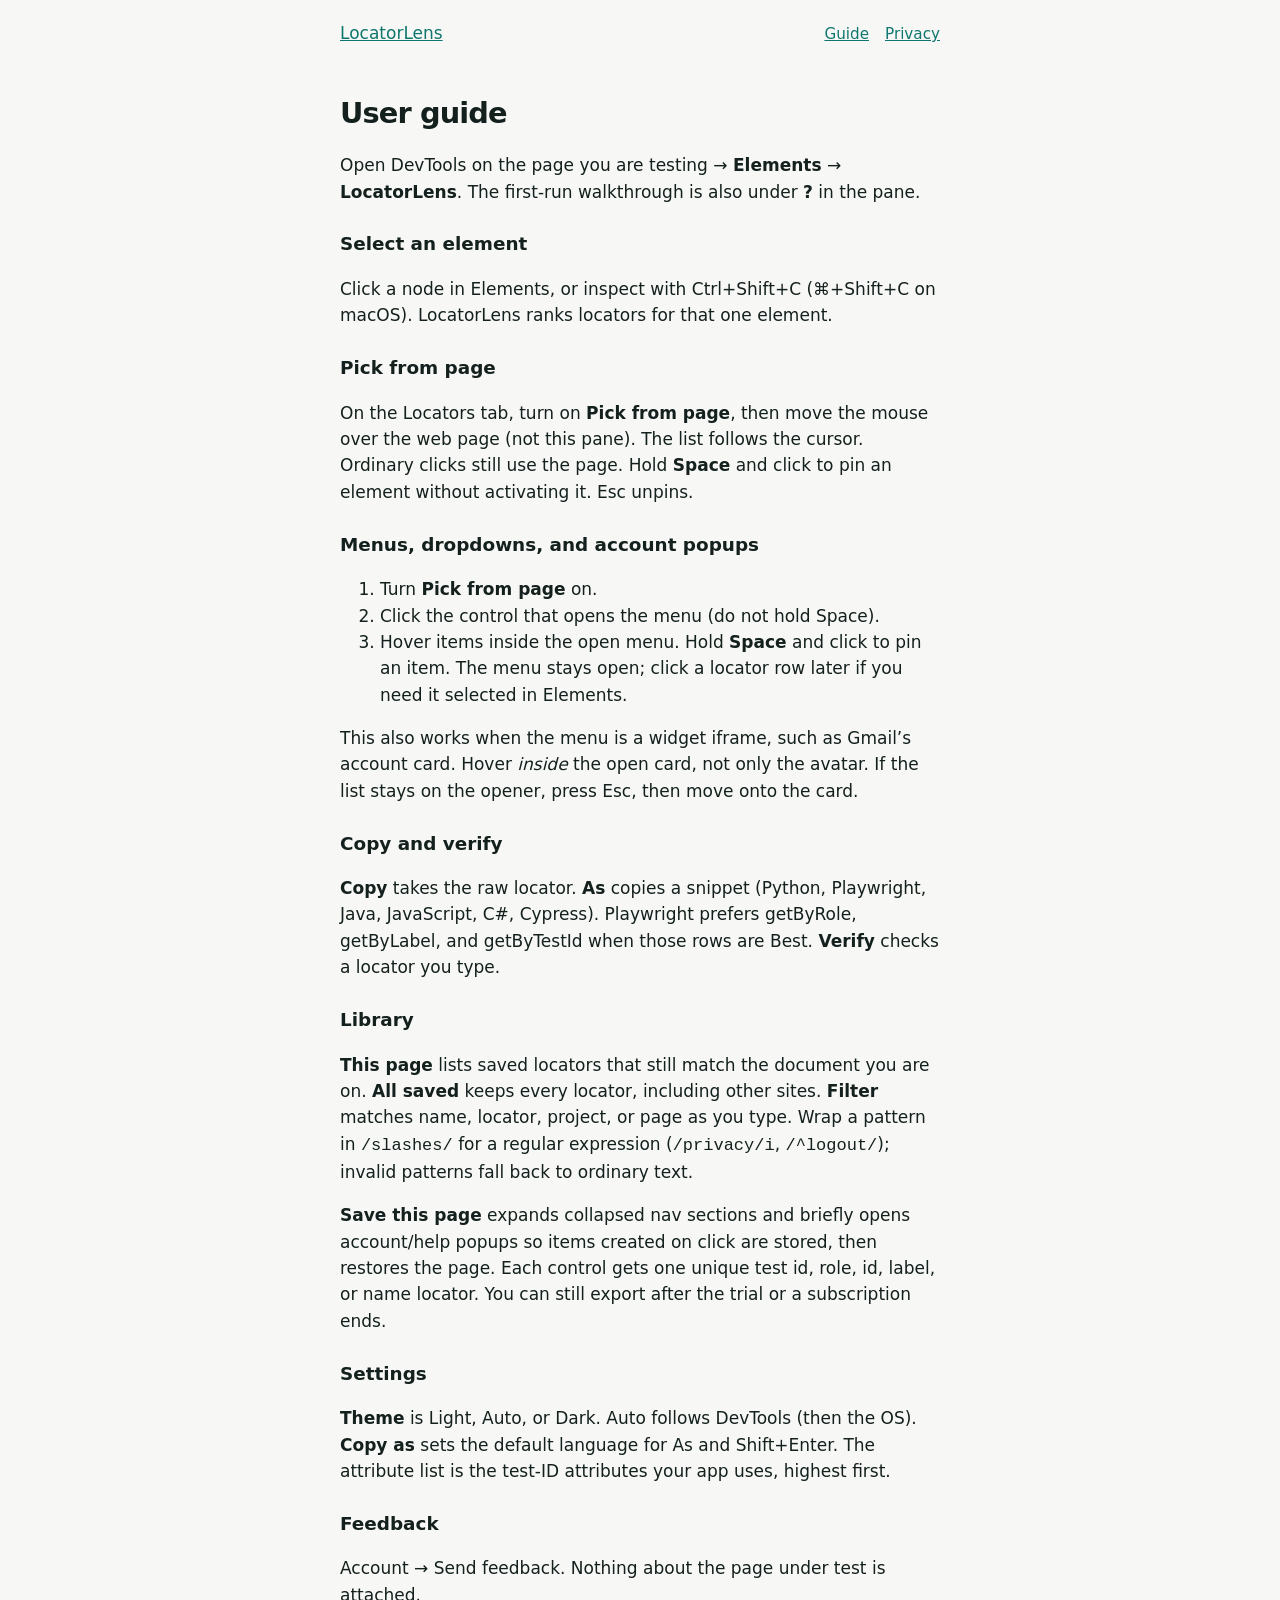
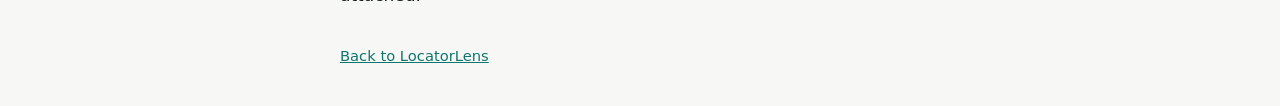
==== guide/index.html @ 196bcd17 "Add LocatorLens public site pages. Host the privacy policy and user guide on GitHub Pages, separate " ====
<!DOCTYPE html>
<html lang="en">
  <head>
    <meta charset="utf-8" />
    <meta name="viewport" content="width=device-width, initial-scale=1" />
    <title>User guide · LocatorLens</title>
    <link rel="stylesheet" href="../style.css" />
  </head>
  <body>
    <header>
      <a href="../">LocatorLens</a>
      <nav>
        <a href="./">Guide</a>
        <a href="../privacy/">Privacy</a>
      </nav>
    </header>
    <main>
      <h1>User guide</h1>
      <p>
        Open DevTools on the page you are testing → <strong>Elements</strong> →
        <strong>LocatorLens</strong>. The first-run walkthrough is also under <strong>?</strong> in
        the pane.
      </p>

      <h2>Select an element</h2>
      <p>
        Click a node in Elements, or inspect with Ctrl+Shift+C (⌘+Shift+C on macOS). LocatorLens
        ranks locators for that one element.
      </p>

      <h2>Pick from page</h2>
      <p>
        On the Locators tab, turn on <strong>Pick from page</strong>, then move the mouse over the
        web page (not this pane). The list follows the cursor. Ordinary clicks still use the page.
        Hold <strong>Space</strong> and click to pin an element without activating it. Esc unpins.
      </p>

      <h2>Menus, dropdowns, and account popups</h2>
      <ol>
        <li>Turn <strong>Pick from page</strong> on.</li>
        <li>Click the control that opens the menu (do not hold Space).</li>
        <li>
          Hover items inside the open menu. Hold <strong>Space</strong> and click to pin an item.
          The menu stays open; click a locator row later if you need it selected in Elements.
        </li>
      </ol>
      <p>
        This also works when the menu is a widget iframe, such as Gmail’s account card. Hover
        <em>inside</em> the open card, not only the avatar. If the list stays on the opener, press
        Esc, then move onto the card.
      </p>

      <h2>Copy and verify</h2>
      <p>
        <strong>Copy</strong> takes the raw locator. <strong>As</strong> copies a snippet (Python,
        Playwright, Java, JavaScript, C#, Cypress). Playwright prefers getByRole, getByLabel, and
        getByTestId when those rows are Best. <strong>Verify</strong> checks a locator you type.
      </p>

      <h2>Library</h2>
      <p>
        <strong>This page</strong> lists saved locators that still match the document you are on.
        <strong>All saved</strong> keeps every locator, including other sites.
        <strong>Filter</strong> matches name, locator, project, or page as you type. Wrap a pattern
        in <code>/slashes/</code> for a regular expression (<code>/privacy/i</code>,
        <code>/^logout/</code>); invalid patterns fall back to ordinary text.
      </p>
      <p>
        <strong>Save this page</strong> expands collapsed nav sections and briefly opens
        account/help popups so items created on click are stored, then restores the page. Each
        control gets one unique test id, role, id, label, or name locator. You can still export
        after the trial or a subscription ends.
      </p>

      <h2>Settings</h2>
      <p>
        <strong>Theme</strong> is Light, Auto, or Dark. Auto follows DevTools (then the OS).
        <strong>Copy as</strong> sets the default language for As and Shift+Enter. The attribute
        list is the test-ID attributes your app uses, highest first.
      </p>

      <h2>Feedback</h2>
      <p>Account → Send feedback. Nothing about the page under test is attached.</p>
    </main>
    <footer><a href="../">Back to LocatorLens</a></footer>
  </body>
</html>
---- style.css ----
:root {
  color-scheme: light dark;
  --ink: #14201d;
  --muted: #4b5c57;
  --line: #d5dedb;
  --bg: #f7f8f6;
  --card: #fff;
  --accent: #0f766e;
}

@media (prefers-color-scheme: dark) {
  :root {
    --ink: #e8eeeb;
    --muted: #9aaea8;
    --line: #2a3834;
    --bg: #101614;
    --card: #18211e;
    --accent: #5eead4;
  }
}

* {
  box-sizing: border-box;
}

body {
  margin: 0;
  font: 17px/1.55 ui-sans-serif, system-ui, sans-serif;
  color: var(--ink);
  background: var(--bg);
}

header,
main,
footer {
  max-width: 40rem;
  margin: 0 auto;
  padding: 1.25rem 1.25rem 0;
}

header {
  display: flex;
  justify-content: space-between;
  align-items: baseline;
  gap: 1rem;
}

a {
  color: var(--accent);
}

nav {
  display: flex;
  gap: 1rem;
  font-size: 0.95rem;
}

h1 {
  font-size: 1.8rem;
  letter-spacing: -0.03em;
  margin: 1.5rem 0 0.6rem;
}

h2 {
  font-size: 1.15rem;
  margin: 1.6rem 0 0.4rem;
}

p,
li {
  color: var(--ink);
}

.lede,
.fine,
footer {
  color: var(--muted);
}

.fine,
footer {
  font-size: 0.92rem;
}

.card {
  background: var(--card);
  border: 1px solid var(--line);
  border-radius: 12px;
  padding: 1rem 1.1rem;
  margin: 1rem 0 1.5rem;
}

footer {
  padding-bottom: 2.5rem;
}
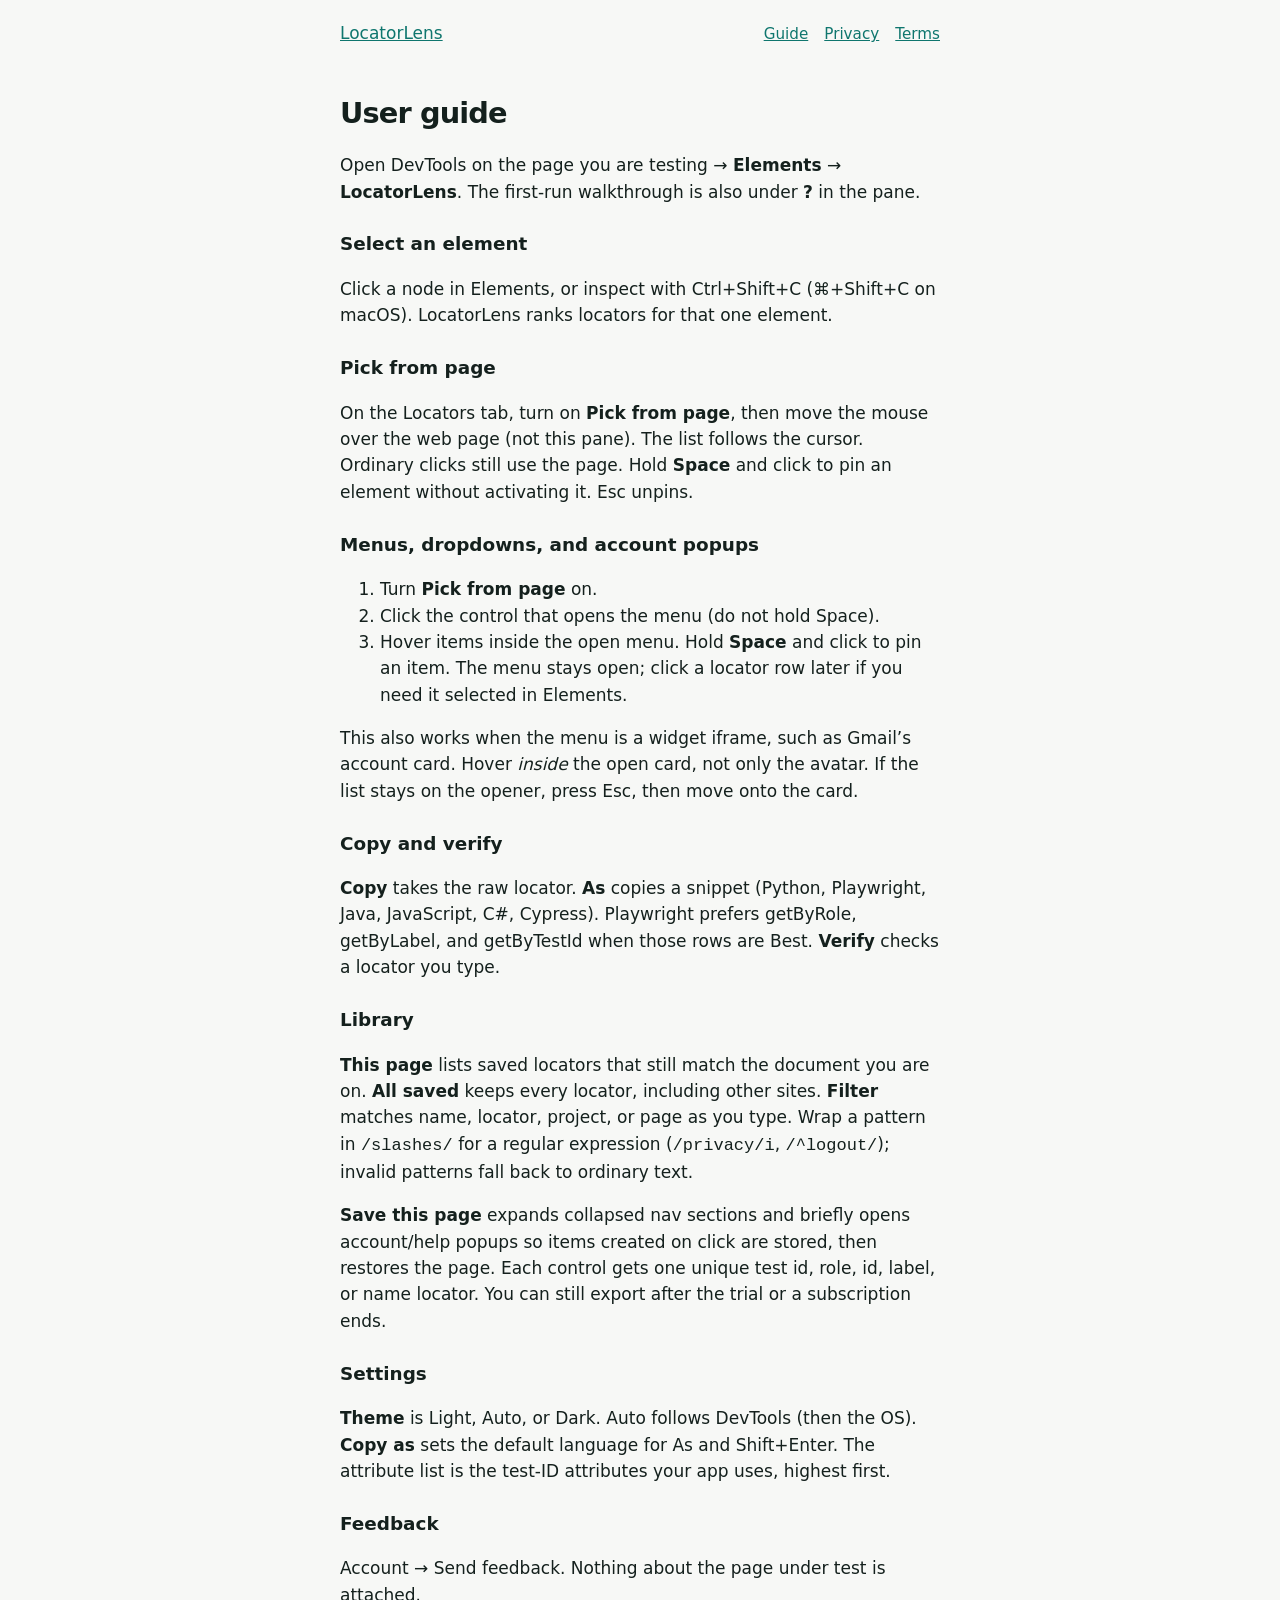
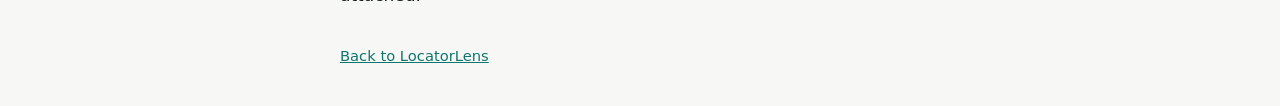
==== commit 6a7121ce: "Add terms of use; note tax details collected at checkout." ====
--- a/guide/index.html
+++ b/guide/index.html
@@ -12,6 +12,7 @@
       <nav>
         <a href="./">Guide</a>
         <a href="../privacy/">Privacy</a>
+        <a href="../terms/">Terms</a>
       </nav>
     </header>
     <main>
